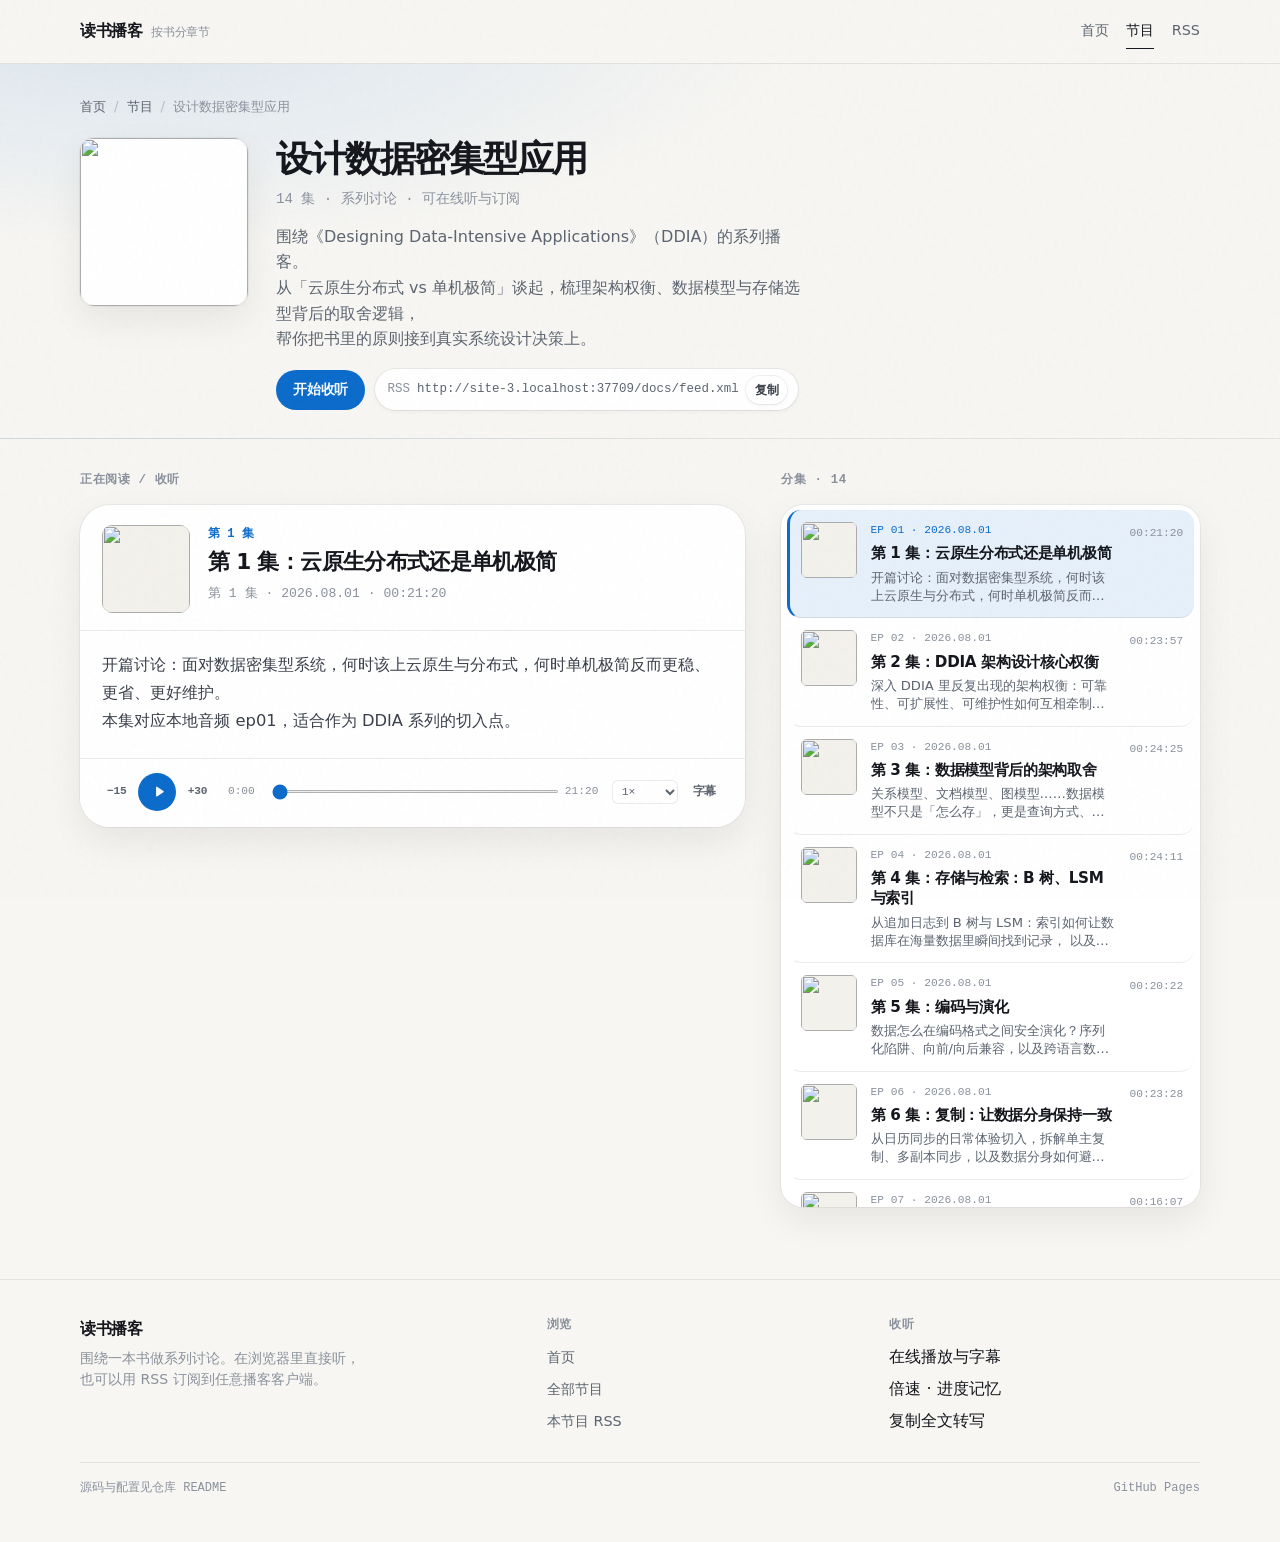
==== docs/ddia/index.html @ d0c7d476 "feat: multi-show site with in-browser player and captions Add a multi-show layout, GitHub Pages hub " ====
<!DOCTYPE html>
<html lang="zh-CN">
<head>
  <meta charset="utf-8" />
  <meta name="viewport" content="width=device-width, initial-scale=1" />
  <title>设计数据密集型应用 · 读书播客</title>
  <meta name="description" content="围绕《Designing Data-Intensive Applications》（DDIA）的系列播客。 从「云原生分布式 vs 单机极简」谈起，梳理架构权衡、数据模型与存储选型背后的取舍逻辑， 帮你把书里的原则接到真实系统设计决策上。" />
  <link rel="stylesheet" href="../assets/site.css" />
  <link rel="stylesheet" href="../assets/player.css" />
</head>
<body class="show-page" data-show-id="ddia">

  <header class="site-header">
    <div class="wrap">
      <a class="brand" href="../">
        <span class="brand-name">读书播客</span>
        <span class="brand-tag">按书分章节</span>
      </a>
      <nav class="site-nav" aria-label="主导航">
        <a href="../">首页</a>
        <a href="../#series" aria-current="page">节目</a>
        <a href="../feed.xml" id="nav-feed">RSS</a>
      </nav>
    </div>
  </header>

  <section class="show-masthead">
    <div class="wrap">
      <p class="show-breadcrumb">
        <a href="../">首页</a>
        <span class="sep">/</span>
        <a href="../#series">节目</a>
        <span class="sep">/</span>
        <span>设计数据密集型应用</span>
      </p>
      <div class="show-intro">
        <img class="show-cover" src="https://eighthundreds.github.io/Podcast/cover.png" alt="" width="168" height="168" />
        <div class="show-intro-text">
          <h1>设计数据密集型应用</h1>
          <p class="show-byline">14 集 · 系列讨论 · 可在线听与订阅</p>
          <p class="lead">围绕《Designing Data-Intensive Applications》（DDIA）的系列播客。
从「云原生分布式 vs 单机极简」谈起，梳理架构权衡、数据模型与存储选型背后的取舍逻辑，
帮你把书里的原则接到真实系统设计决策上。</p>
          <div class="show-toolbar">
            <button type="button" class="btn btn-primary" id="btn-listen-top">开始收听</button>
            <div class="feed-chip">
              <span class="label">RSS</span>
              <a class="feed-link" id="feed-link" href="../feed.xml">../feed.xml</a>
              <button type="button" class="btn btn-ghost" id="copy-feed" data-feed="../feed.xml" style="padding:0.25rem 0.55rem;font-size:0.78rem">复制</button>
            </div>
          </div>
        </div>
      </div>
    </div>
  </section>

  <main class="wrap show-layout">
    <div class="reading-col">
      <p class="col-label">正在阅读 / 收听</p>
      <article class="article-card" aria-label="当前分集">
        <div class="article-head">
          <img id="np-cover" class="article-cover" alt="" width="88" height="88" />
          <div>
            <p id="np-ep" class="article-kicker">选择一集开始</p>
            <h2 id="np-title" class="article-title">从右侧列表选择一集</h2>
            <p id="np-meta" class="article-meta"></p>
          </div>
        </div>

        <div class="article-body">
          <p id="np-desc" class="prose"></p>
        </div>

        <div class="player-dock" aria-label="播放器">
          <audio id="audio" preload="metadata"></audio>

          <div id="live-caption" class="live-caption" hidden aria-live="polite" aria-atomic="true">
            <span id="live-caption-speaker" class="live-caption-speaker" hidden></span>
            <span id="live-caption-text" class="live-caption-text">开启字幕后显示当前台词</span>
          </div>

          <div class="controls">
            <div class="player-bar">
              <div class="transport">
                <button type="button" class="btn icon" id="btn-back15" title="快退 15 秒" aria-label="快退 15 秒"><span class="skip-label">−15</span></button>
                <button type="button" class="btn play" id="btn-play" aria-label="播放" data-playing="false">
                  <span class="icon-stack" aria-hidden="true">
                    <span class="icon-layer icon-play is-visible">
                      <svg viewBox="0 0 24 24" fill="currentColor" width="22" height="22"><path d="M8 5.14v13.72a1 1 0 0 0 1.54.84l10.12-6.86a1 1 0 0 0 0-1.68L9.54 4.3A1 1 0 0 0 8 5.14z"/></svg>
                    </span>
                    <span class="icon-layer icon-pause is-hidden">
                      <svg viewBox="0 0 24 24" fill="currentColor" width="22" height="22"><rect x="6" y="5" width="4" height="14" rx="1"/><rect x="14" y="5" width="4" height="14" rx="1"/></svg>
                    </span>
                  </span>
                </button>
                <button type="button" class="btn icon" id="btn-fwd30" title="快进 30 秒" aria-label="快进 30 秒"><span class="skip-label">+30</span></button>
              </div>
              <div class="scrub">
                <span id="time-cur" class="time">0:00</span>
                <input type="range" id="seek" min="0" max="1000" value="0" step="1" aria-label="进度" />
                <span id="time-dur" class="time">0:00</span>
              </div>
              <div class="extras">
                <label class="rate-label">倍速
                  <select id="rate" aria-label="播放倍速">
                    <option value="0.75">0.75×</option>
                    <option value="1" selected>1×</option>
                    <option value="1.25">1.25×</option>
                    <option value="1.5">1.5×</option>
                    <option value="1.75">1.75×</option>
                    <option value="2">2×</option>
                  </select>
                </label>
                <button type="button" class="btn btn-ghost" id="btn-transcript" aria-pressed="false" title="字幕跟随播放">字幕</button>
              </div>
            </div>
          </div>
        </div>

        <div id="transcript-panel" class="transcript-panel" hidden>
          <div class="transcript-head">
            <p id="caption-status" class="caption-status" aria-live="polite">字幕</p>
            <button type="button" class="btn btn-ghost btn-copy-transcript" id="btn-copy-transcript" disabled title="复制本集全部字幕">复制</button>
          </div>
          <div class="transcript-scroll">
            <ol id="cue-list" class="cue-list"></ol>
          </div>
        </div>
      </article>
    </div>

    <aside class="archive-col" aria-label="分集列表">
      <p class="col-label">分集 · 14</p>
      <ol id="episode-list" class="archive-list episode-list"></ol>
    </aside>
  </main>


  <footer class="site-footer">
    <div class="wrap">
      <div class="footer-grid">
        <div class="footer-brand-col">
          <p class="footer-brand">读书播客</p>
          <p class="footer-copy">围绕一本书做系列讨论。在浏览器里直接听，也可以用 RSS 订阅到任意播客客户端。</p>
        </div>
        <div class="footer-col">
          <h4>浏览</h4>
          <ul>
            <li><a href="../">首页</a></li>
            <li><a href="../#series">全部节目</a></li>
            <li><a href='../feed.xml'>本节目 RSS</a></li>
          </ul>
        </div>
        <div class="footer-col">
          <h4>收听</h4>
          <ul>
            <li>在线播放与字幕</li>
            <li>倍速 · 进度记忆</li>
            <li>复制全文转写</li>
          </ul>
        </div>
      </div>
      <div class="footer-bottom">
        <span>源码与配置见仓库 README</span>
        <span>GitHub Pages</span>
      </div>
    </div>
  </footer>

  <script type="application/json" id="show-data">{"show": {"id": "ddia", "slug": "ddia", "title": "设计数据密集型应用", "description": "围绕《Designing Data-Intensive Applications》（DDIA）的系列播客。\n从「云原生分布式 vs 单机极简」谈起，梳理架构权衡、数据模型与存储选型背后的取舍逻辑，\n帮你把书里的原则接到真实系统设计决策上。", "image": "https://eighthundreds.github.io/Podcast/cover.png", "feedUrl": "https://eighthundreds.github.io/Podcast/feed.xml", "feedPath": "../feed.xml", "author": "主持人"}, "episodes": [{"id": "1", "showId": "ddia", "episode": 1, "title": "第 1 集：云原生分布式还是单机极简", "description": "开篇讨论：面对数据密集型系统，何时该上云原生与分布式，何时单机极简反而更稳、更省、更好维护。\n本集对应本地音频 ep01，适合作为 DDIA 系列的切入点。", "audioUrl": "https://pub-edd528b1d9f44719ab0fc169d2efa864.r2.dev/ddia/ep01-云原生分布式还是单机极简.m4a", "mimeType": "audio/mp4", "duration": "00:21:20", "durationSec": 1280.0, "image": "https://eighthundreds.github.io/Podcast/covers/ep01.png", "transcriptUrl": "https://eighthundreds.github.io/Podcast/transcripts/ep01.vtt", "publicationDate": "2026-08-01T10:00:00+08:00"}, {"id": "2", "showId": "ddia", "episode": 2, "title": "第 2 集：DDIA 架构设计核心权衡", "description": "深入 DDIA 里反复出现的架构权衡：可靠性、可扩展性、可维护性如何互相牵制，\n以及做系统设计时该如何显式列出取舍，而不是被口号带着走。", "audioUrl": "https://pub-edd528b1d9f44719ab0fc169d2efa864.r2.dev/ddia/ep02-DDIA架构设计核心权衡.m4a", "mimeType": "audio/mp4", "duration": "00:23:57", "durationSec": 1437.0, "image": "https://eighthundreds.github.io/Podcast/covers/ep02.png", "transcriptUrl": "https://eighthundreds.github.io/Podcast/transcripts/ep02.vtt", "publicationDate": "2026-08-01T11:00:00+08:00"}, {"id": "3", "showId": "ddia", "episode": 3, "title": "第 3 集：数据模型背后的架构取舍", "description": "关系模型、文档模型、图模型……数据模型不只是「怎么存」，更是查询方式、演进成本与一致性边界的选择。\n本集顺着 DDIA 的数据模型章节，谈模型选择如何反过来塑造系统架构。", "audioUrl": "https://pub-edd528b1d9f44719ab0fc169d2efa864.r2.dev/ddia/ep03-数据模型背后的架构取舍.m4a", "mimeType": "audio/mp4", "duration": "00:24:25", "durationSec": 1465.0, "image": "https://eighthundreds.github.io/Podcast/covers/ep03.png", "transcriptUrl": "https://eighthundreds.github.io/Podcast/transcripts/ep03.vtt", "publicationDate": "2026-08-01T12:00:00+08:00"}, {"id": "4", "showId": "ddia", "episode": 4, "title": "第 4 集：存储与检索：B 树、LSM 与索引", "description": "从追加日志到 B 树与 LSM：索引如何让数据库在海量数据里瞬间找到记录，\n以及行存 / 列存、OLTP / OLAP 与向量检索背后的读写权衡。", "audioUrl": "https://pub-edd528b1d9f44719ab0fc169d2efa864.r2.dev/ddia/ep04.m4a", "mimeType": "audio/mp4", "duration": "00:24:11", "durationSec": 1451.0, "image": "https://eighthundreds.github.io/Podcast/covers/ep04.png", "transcriptUrl": "https://eighthundreds.github.io/Podcast/transcripts/ep04.vtt", "publicationDate": "2026-08-01T13:00:00+08:00"}, {"id": "5", "showId": "ddia", "episode": 5, "title": "第 5 集：编码与演化", "description": "数据怎么在编码格式之间安全演化？序列化陷阱、向前/向后兼容，以及跨语言数据交换的底层取舍。", "audioUrl": "https://pub-edd528b1d9f44719ab0fc169d2efa864.r2.dev/ddia/ep05.m4a", "mimeType": "audio/mp4", "duration": "00:20:22", "durationSec": 1222.0, "image": "https://eighthundreds.github.io/Podcast/covers/ep05.png", "transcriptUrl": "https://eighthundreds.github.io/Podcast/transcripts/ep05.vtt", "publicationDate": "2026-08-01T14:00:00+08:00"}, {"id": "6", "showId": "ddia", "episode": 6, "title": "第 6 集：复制：让数据分身保持一致", "description": "从日历同步的日常体验切入，拆解单主复制、多副本同步，以及数据分身如何避免「撕裂时空」。", "audioUrl": "https://pub-edd528b1d9f44719ab0fc169d2efa864.r2.dev/ddia/ep06.m4a", "mimeType": "audio/mp4", "duration": "00:23:28", "durationSec": 1408.0, "image": "https://eighthundreds.github.io/Podcast/covers/ep06.png", "transcriptUrl": "https://eighthundreds.github.io/Podcast/transcripts/ep06.vtt", "publicationDate": "2026-08-01T15:00:00+08:00"}, {"id": "7", "showId": "ddia", "episode": 7, "title": "第 7 集：分片：切开数据世界的魔法水晶", "description": "从网络游戏把世界切开谈起，解释分片如何支撑千万级并发，以及切分后如何查询与再平衡。", "audioUrl": "https://pub-edd528b1d9f44719ab0fc169d2efa864.r2.dev/ddia/ep07.m4a", "mimeType": "audio/mp4", "duration": "00:16:07", "durationSec": 967.0, "image": "https://eighthundreds.github.io/Podcast/covers/ep07.png", "transcriptUrl": "https://eighthundreds.github.io/Podcast/transcripts/ep07.vtt", "publicationDate": "2026-08-01T16:00:00+08:00"}, {"id": "8", "showId": "ddia", "episode": 8, "title": "第 8 集：事务：断电也要钱货两清", "description": "用「挖掘机铲断电源」的经典场景，拆穿 ACID 营销滤镜，看数据库如何伪装出完美一致性。", "audioUrl": "https://pub-edd528b1d9f44719ab0fc169d2efa864.r2.dev/ddia/ep08.m4a", "mimeType": "audio/mp4", "duration": "00:26:22", "durationSec": 1582.0, "image": "https://eighthundreds.github.io/Podcast/covers/ep08.png", "transcriptUrl": "https://eighthundreds.github.io/Podcast/transcripts/ep08.vtt", "publicationDate": "2026-08-01T17:00:00+08:00"}, {"id": "9", "showId": "ddia", "episode": 9, "title": "第 9 集：分布式系统的麻烦", "description": "卡车撞穿机房、宇宙射线翻转比特……单机确定世界之外，分布式系统充满故障、延迟与谎言。", "audioUrl": "https://pub-edd528b1d9f44719ab0fc169d2efa864.r2.dev/ddia/ep09.m4a", "mimeType": "audio/mp4", "duration": "00:15:14", "durationSec": 914.0, "image": "https://eighthundreds.github.io/Podcast/covers/ep09.png", "transcriptUrl": "https://eighthundreds.github.io/Podcast/transcripts/ep09.vtt", "publicationDate": "2026-08-01T18:00:00+08:00"}, {"id": "10", "showId": "ddia", "episode": 10, "title": "第 10 集：一致性与共识", "description": "特价机票扣款成功却提示售罄：多机如何对「现实」达成一致？走进一致性模型与共识算法。", "audioUrl": "https://pub-edd528b1d9f44719ab0fc169d2efa864.r2.dev/ddia/ep10.m4a", "mimeType": "audio/mp4", "duration": "00:21:53", "durationSec": 1313.0, "image": "https://eighthundreds.github.io/Podcast/covers/ep10.png", "transcriptUrl": "https://eighthundreds.github.io/Podcast/transcripts/ep10.vtt", "publicationDate": "2026-08-01T19:00:00+08:00"}, {"id": "11", "showId": "ddia", "episode": 11, "title": "第 11 集：批处理：派生数据与时间旅行", "description": "推荐、年终报告背后的慢巨手——不可变输入、派生输出，以及批处理赋予系统的可重放能力。", "audioUrl": "https://pub-edd528b1d9f44719ab0fc169d2efa864.r2.dev/ddia/ep11.m4a", "mimeType": "audio/mp4", "duration": "00:28:00", "durationSec": 1680.0, "image": "https://eighthundreds.github.io/Podcast/covers/ep11.png", "transcriptUrl": "https://eighthundreds.github.io/Podcast/transcripts/ep11.vtt", "publicationDate": "2026-08-01T20:00:00+08:00"}, {"id": "12", "showId": "ddia", "episode": 12, "title": "第 12 集：流处理：奔流不息的数据之河", "description": "数据不是静止的湖泊而是江河：消息传递、背压与流处理如何在流动中捕捉并塑造实时世界。", "audioUrl": "https://pub-edd528b1d9f44719ab0fc169d2efa864.r2.dev/ddia/ep12.m4a", "mimeType": "audio/mp4", "duration": "00:24:49", "durationSec": 1489.0, "image": "https://eighthundreds.github.io/Podcast/covers/ep12.png", "transcriptUrl": "https://eighthundreds.github.io/Podcast/transcripts/ep12.vtt", "publicationDate": "2026-08-01T21:00:00+08:00"}, {"id": "13", "showId": "ddia", "episode": 13, "title": "第 13 集：系统必须出海：综合架构权衡", "description": "抢票时只扣一次钱的背后：没有完美系统，只有风险与取舍；把前面章节串成可落地的架构判断。", "audioUrl": "https://pub-edd528b1d9f44719ab0fc169d2efa864.r2.dev/ddia/ep13.m4a", "mimeType": "audio/mp4", "duration": "00:27:41", "durationSec": 1661.0, "image": "https://eighthundreds.github.io/Podcast/covers/ep13.png", "transcriptUrl": "https://eighthundreds.github.io/Podcast/transcripts/ep13.vtt", "publicationDate": "2026-08-01T22:00:00+08:00"}, {"id": "14", "showId": "ddia", "episode": 14, "title": "第 14 集：算法决策与数据伦理", "description": "房贷秒拒、预测犯罪……当数据系统决定人生，DDIA 终章追问：更强的系统会把世界变成什么样。", "audioUrl": "https://pub-edd528b1d9f44719ab0fc169d2efa864.r2.dev/ddia/ep14.m4a", "mimeType": "audio/mp4", "duration": "00:21:20", "durationSec": 1280.0, "image": "https://eighthundreds.github.io/Podcast/covers/ep14.png", "transcriptUrl": "https://eighthundreds.github.io/Podcast/transcripts/ep14.vtt", "publicationDate": "2026-08-01T23:00:00+08:00"}]}</script>
  <script src="../assets/player-core.js"></script>
  <script src="../assets/player.js"></script>
  <script>
    (function () {
      var a = document.getElementById("feed-link");
      var navFeed = document.getElementById("nav-feed");
      try {
        var abs = new URL(a.getAttribute("href"), location.href).href;
        a.textContent = abs;
        a.href = abs;
        if (navFeed) navFeed.href = abs;
        var btn = document.getElementById("copy-feed");
        if (btn) btn.dataset.feed = abs;
      } catch (e) {}
      document.getElementById("copy-feed").addEventListener("click", function () {
        var url = this.dataset.feed || a.href;
        if (navigator.clipboard && navigator.clipboard.writeText) {
          navigator.clipboard.writeText(url).then(function () {
            btnFlash(this, "已复制");
          }.bind(this));
        } else {
          prompt("复制 Feed URL", url);
        }
      });
      function btnFlash(el, t) {
        var old = el.textContent;
        el.textContent = t;
        setTimeout(function () { el.textContent = old; }, 1200);
      }
      var topListen = document.getElementById("btn-listen-top");
      if (topListen) {
        topListen.addEventListener("click", function () {
          var play = document.getElementById("btn-play");
          if (play) play.click();
          var dock = document.querySelector(".player-dock");
          if (dock) dock.scrollIntoView({ behavior: "smooth", block: "center" });
        });
      }
      PodcastPlayer.mount(document.getElementById("show-data"));
    })();
  </script>
</body>
</html>
---- docs/assets/site.css ----
/* Publication-style podcast blog.
   Reference: mature editorial blogs (archive + masthead + reading measure). */

@font-face {
  font-family: "Geist";
  src: url("https://cdn.jsdelivr.net/npm/geist@1.3.1/dist/fonts/geist-sans/Geist-Variable.woff2")
    format("woff2");
  font-weight: 100 900;
  font-style: normal;
  font-display: swap;
}

@font-face {
  font-family: "Geist Mono";
  src: url("https://cdn.jsdelivr.net/npm/geist@1.3.1/dist/fonts/geist-mono/GeistMono-Variable.woff2")
    format("woff2");
  font-weight: 100 900;
  font-style: normal;
  font-display: swap;
}

:root {
  color-scheme: light dark;
  --bg: #0c0d0f;
  --bg-soft: #12141a;
  --surface: #171a21;
  --surface-2: #1e222b;
  --fg: #f2f3f5;
  --fg-2: #c8cdd3;
  --muted: #9aa3b2;
  --faint: #6b7380;
  --accent: #3d9cf0;
  --accent-soft: color-mix(in srgb, var(--accent) 14%, transparent);
  --accent-ink: #041018;
  --line: oklch(1 0 0 / 0.09);
  --line-strong: oklch(1 0 0 / 0.14);
  /* Elevation via transparent rings (no solid depth borders) */
  --shadow-border: 0 0 0 1px oklch(1 0 0 / 0.08);
  --shadow-border-hover: 0 0 0 1px oklch(1 0 0 / 0.13);
  --shadow-sm: 0 1px 0 oklch(1 0 0 / 0.04);
  --shadow-md:
    0 0 0 1px oklch(1 0 0 / 0.06),
    0 12px 40px oklch(0 0 0 / 0.35);
  /* Image outline: pure white/black only (never tinted neutrals) */
  --img-outline: oklch(1 0 0 / 0.1);
  /* Concentric scale: outer ≈ inner + padding on nested surfaces */
  --radius-xs: 6px;
  --radius-sm: 10px;
  --radius: 14px;
  --radius-lg: 22px;
  --radius-series: 30px; /* cover 10 + pad 20 */
  --radius-article: 30px; /* cover 10 + head pad ~20 */
  --font: "Geist", ui-sans-serif, system-ui, -apple-system, "Segoe UI",
    "PingFang SC", "Hiragino Sans GB", "Microsoft YaHei", sans-serif;
  --mono: "Geist Mono", ui-monospace, SFMono-Regular, Menlo, Consolas, monospace;
  --ease: cubic-bezier(0.16, 1, 0.3, 1);
  --wrap: min(1120px, calc(100% - 2.5rem));
  --measure: 42rem;
  --header-h: 64px;
  --player-dock-h: 0px;
}

@media (prefers-color-scheme: light) {
  :root {
    --bg: #f7f6f3;
    --bg-soft: #efece6;
    --surface: #ffffff;
    --surface-2: #f3f1ec;
    --fg: #14161c;
    --fg-2: #3a3f4a;
    --muted: #5c6470;
    --faint: #8a919c;
    --accent: #0b6bcb;
    --accent-soft: color-mix(in srgb, var(--accent) 10%, transparent);
    --accent-ink: #f5faff;
    --line: oklch(0 0 0 / 0.08);
    --line-strong: oklch(0 0 0 / 0.12);
    --shadow-border:
      0 0 0 1px oklch(0 0 0 / 0.06),
      0 1px 2px -1px oklch(0 0 0 / 0.06),
      0 2px 4px 0 oklch(0 0 0 / 0.04);
    --shadow-border-hover:
      0 0 0 1px oklch(0 0 0 / 0.08),
      0 1px 2px -1px oklch(0 0 0 / 0.08),
      0 2px 4px 0 oklch(0 0 0 / 0.06);
    --shadow-sm: 0 1px 0 oklch(0 0 0 / 0.04);
    --shadow-md:
      0 0 0 1px oklch(0 0 0 / 0.05),
      0 14px 36px oklch(0 0 0 / 0.07);
    --img-outline: oklch(0 0 0 / 0.1);
  }
}

*,
*::before,
*::after {
  box-sizing: border-box;
}

html {
  -webkit-text-size-adjust: 100%;
  scroll-behavior: smooth;
}

body {
  margin: 0;
  min-height: 100dvh;
  font-family: var(--font);
  background: var(--bg);
  color: var(--fg);
  line-height: 1.6;
  -webkit-font-smoothing: antialiased;
  padding-bottom: var(--player-dock-h);
}

body::before {
  content: "";
  position: fixed;
  inset: 0;
  pointer-events: none;
  z-index: 80;
  opacity: 0.028;
  background-image: url("data:image/svg+xml,%3Csvg viewBox='0 0 200 200' xmlns='http://www.w3.org/2000/svg'%3E%3Cfilter id='n'%3E%3CfeTurbulence type='fractalNoise' baseFrequency='0.9' numOctaves='3' stitchTiles='stitch'/%3E%3C/filter%3E%3Crect width='100%25' height='100%25' filter='url(%23n)'/%3E%3C/svg%3E");
}

a {
  color: var(--accent);
  text-underline-offset: 3px;
}

img {
  max-width: 100%;
  display: block;
}

.wrap {
  width: var(--wrap);
  margin-inline: auto;
}

/* ========== Site chrome (blog masthead) ========== */

.site-header {
  position: sticky;
  top: 0;
  z-index: 40;
  height: var(--header-h);
  display: flex;
  align-items: center;
  border-bottom: 1px solid var(--line);
  background: color-mix(in srgb, var(--bg) 88%, transparent);
  backdrop-filter: blur(14px) saturate(1.2);
  -webkit-backdrop-filter: blur(14px) saturate(1.2);
}

.site-header .wrap {
  display: flex;
  align-items: center;
  justify-content: space-between;
  gap: 1rem;
  width: var(--wrap);
}

.brand {
  display: inline-flex;
  align-items: baseline;
  gap: 0.55rem;
  text-decoration: none;
  color: var(--fg);
  min-width: 0;
}

.brand-name {
  font-weight: 650;
  font-size: 1.02rem;
  letter-spacing: -0.03em;
}

.brand-tag {
  font-size: 0.78rem;
  color: var(--faint);
  font-weight: 500;
  letter-spacing: -0.01em;
}

.site-nav {
  display: flex;
  align-items: center;
  gap: 0.15rem 1.1rem;
  font-size: 0.9rem;
}

.site-nav a {
  color: var(--muted);
  text-decoration: none;
  padding: 0.35rem 0;
  border-bottom: 1px solid transparent;
  transition-property: color, border-color;
  transition-duration: 150ms;
  transition-timing-function: ease-out;
}

.site-nav a:hover,
.site-nav a[aria-current="page"] {
  color: var(--fg);
  border-bottom-color: var(--fg);
}

.site-nav .nav-cta {
  color: var(--accent-ink);
  background: var(--accent);
  border: none;
  border-radius: 999px;
  padding: 0.4rem 0.85rem;
  font-weight: 600;
  font-size: 0.84rem;
  text-decoration: none;
  border-bottom: none;
  transition-property: transform, filter;
  transition-duration: 150ms;
  transition-timing-function: ease-out;
}

.site-nav .nav-cta:hover {
  filter: brightness(1.05);
  border-bottom: none;
  color: var(--accent-ink);
}

.site-nav .nav-cta:active {
  transform: scale(0.96);
}

/* ========== Hub / publication home ========== */

.hub-hero {
  padding: 3.25rem 0 2.75rem;
  border-bottom: 1px solid var(--line);
}

.hub-kicker {
  margin: 0 0 0.85rem;
  font-family: var(--mono);
  font-size: 0.75rem;
  letter-spacing: 0.06em;
  text-transform: uppercase;
  color: var(--faint);
}

.hub-hero h1 {
  margin: 0 0 0.9rem;
  font-size: clamp(2.35rem, 5.2vw, 3.5rem);
  font-weight: 650;
  letter-spacing: -0.045em;
  line-height: 1.08;
  max-width: 14ch;
}

.hub-hero .deck {
  margin: 0;
  max-width: 38rem;
  font-size: 1.12rem;
  color: var(--muted);
  line-height: 1.55;
}

.hub-meta-row {
  display: flex;
  flex-wrap: wrap;
  gap: 0.65rem 1.25rem;
  margin-top: 1.5rem;
  font-family: var(--mono);
  font-size: 0.78rem;
  color: var(--faint);
}

.hub-meta-row strong {
  color: var(--fg-2);
  font-weight: 600;
}

/* Featured series as magazine cover story */
.section {
  padding: 2.75rem 0;
}

.section-head {
  display: flex;
  align-items: end;
  justify-content: space-between;
  gap: 1rem;
  margin-bottom: 1.35rem;
  padding-bottom: 0.85rem;
  border-bottom: 1px solid var(--line);
}

.section-head h2 {
  margin: 0;
  font-size: 0.95rem;
  font-weight: 650;
  letter-spacing: -0.02em;
}

.section-head .section-note {
  margin: 0;
  font-size: 0.82rem;
  color: var(--faint);
  font-family: var(--mono);
}

.series-card {
  display: grid;
  grid-template-columns: minmax(200px, 280px) 1fr;
  gap: 1.25rem 1.5rem;
  padding: 1.25rem; /* 20px → outer 30 with cover 10 */
  background: var(--surface);
  border-radius: var(--radius-series);
  box-shadow: var(--shadow-md);
  text-decoration: none;
  color: inherit;
  transition-property: transform, box-shadow;
  transition-duration: 180ms;
  transition-timing-function: ease-out;
}

.series-card:hover {
  transform: translateY(-2px);
  box-shadow:
    var(--shadow-md),
    0 0 0 1px color-mix(in srgb, var(--accent) 28%, transparent);
}

.series-card:active {
  transform: scale(0.96);
}

.series-cover {
  width: 100%;
  aspect-ratio: 1;
  border-radius: var(--radius-sm); /* 10px; 10+20=30 outer */
  object-fit: cover;
  outline: 1px solid var(--img-outline);
  outline-offset: -1px;
  background: var(--surface-2);
}

.series-body {
  display: flex;
  flex-direction: column;
  justify-content: center;
  min-width: 0;
  padding-block: 0.25rem;
}

.series-label {
  margin: 0 0 0.45rem;
  font-family: var(--mono);
  font-size: 0.72rem;
  letter-spacing: 0.04em;
  text-transform: uppercase;
  color: var(--accent);
  font-weight: 600;
}

.series-body h3 {
  margin: 0 0 0.55rem;
  font-size: clamp(1.45rem, 2.5vw, 1.85rem);
  font-weight: 650;
  letter-spacing: -0.035em;
  line-height: 1.2;
}

.series-body .blurb {
  margin: 0 0 1.15rem;
  color: var(--muted);
  font-size: 0.98rem;
  line-height: 1.55;
  max-width: 48ch;
  white-space: pre-line;
}

.series-actions {
  display: flex;
  flex-wrap: wrap;
  gap: 0.55rem;
  align-items: center;
}

/* Buttons */
.btn {
  font: inherit;
  cursor: pointer;
  border: none;
  border-radius: 999px;
  padding: 0.55rem 1.05rem;
  font-size: 0.88rem;
  font-weight: 600;
  letter-spacing: -0.01em;
  display: inline-flex;
  align-items: center;
  justify-content: center;
  gap: 0.4rem;
  text-decoration: none;
  transition-property: transform, background-color, box-shadow, color, filter;
  transition-duration: 150ms;
  transition-timing-function: ease-out;
}

.btn:active:not(:disabled) {
  transform: scale(0.96);
}

.btn-primary {
  background: var(--accent);
  color: var(--accent-ink);
}

.btn-primary:hover {
  filter: brightness(1.06);
}

.btn-secondary {
  background: transparent;
  color: var(--fg);
  box-shadow: var(--shadow-border);
}

.btn-secondary:hover {
  background: color-mix(in srgb, var(--fg) 4%, transparent);
  box-shadow: var(--shadow-border-hover);
}

.btn-ghost {
  background: transparent;
  color: var(--fg-2);
  box-shadow: var(--shadow-border);
}

.btn-ghost:hover {
  background: color-mix(in srgb, var(--fg) 5%, transparent);
  color: var(--fg);
  box-shadow: var(--shadow-border-hover);
}

.btn-ghost[aria-pressed="true"] {
  background: var(--accent-soft);
  color: var(--accent);
  box-shadow: none;
}

.btn:focus-visible {
  outline: 2px solid color-mix(in srgb, var(--accent) 70%, transparent);
  outline-offset: 2px;
}

.btn-ghost:disabled,
.btn:disabled {
  opacity: 0.45;
  cursor: not-allowed;
  transform: none;
}

/* About / how strip */
.about-grid {
  display: grid;
  grid-template-columns: 1fr 1fr;
  gap: 1.25rem 2rem;
}

.about-card {
  padding: 1.25rem 1.35rem;
  background: var(--surface);
  border-radius: var(--radius);
  box-shadow: var(--shadow-border);
}

.about-card h3 {
  margin: 0 0 0.4rem;
  font-size: 0.95rem;
  font-weight: 650;
  letter-spacing: -0.02em;
}

.about-card p {
  margin: 0;
  color: var(--muted);
  font-size: 0.92rem;
  line-height: 1.55;
}

/* Footer */
.site-footer {
  margin-top: 1rem;
  border-top: 1px solid var(--line);
  padding: 2.25rem 0 2.75rem;
}

.footer-grid {
  display: grid;
  grid-template-columns: 1.4fr 1fr 1fr;
  gap: 1.5rem 2rem;
}

.footer-brand {
  font-weight: 650;
  letter-spacing: -0.03em;
  margin: 0 0 0.4rem;
}

.footer-copy {
  margin: 0;
  color: var(--faint);
  font-size: 0.88rem;
  max-width: 32ch;
  line-height: 1.5;
}

.footer-col h4 {
  margin: 0 0 0.55rem;
  font-size: 0.78rem;
  font-family: var(--mono);
  text-transform: uppercase;
  letter-spacing: 0.05em;
  color: var(--faint);
  font-weight: 600;
}

.footer-col ul {
  list-style: none;
  margin: 0;
  padding: 0;
  display: grid;
  gap: 0.4rem;
}

.footer-col a {
  color: var(--muted);
  text-decoration: none;
  font-size: 0.9rem;
}

.footer-col a:hover {
  color: var(--fg);
}

.footer-bottom {
  margin-top: 1.75rem;
  padding-top: 1rem;
  border-top: 1px solid var(--line);
  font-family: var(--mono);
  font-size: 0.75rem;
  color: var(--faint);
  display: flex;
  flex-wrap: wrap;
  justify-content: space-between;
  gap: 0.5rem;
}

/* ========== Show / series page ========== */

.show-page .show-masthead {
  padding: 2rem 0 1.75rem;
  border-bottom: 1px solid var(--line);
  background:
    radial-gradient(1200px 400px at 10% -10%, color-mix(in srgb, var(--accent) 12%, transparent), transparent 55%),
    var(--bg);
}

.show-breadcrumb {
  display: flex;
  flex-wrap: wrap;
  align-items: center;
  gap: 0.35rem 0.5rem;
  margin: 0 0 1.25rem;
  font-size: 0.84rem;
  color: var(--faint);
}

.show-breadcrumb a {
  color: var(--muted);
  text-decoration: none;
}

.show-breadcrumb a:hover {
  color: var(--fg);
}

.show-breadcrumb .sep {
  opacity: 0.5;
}

.show-intro {
  display: grid;
  grid-template-columns: 168px 1fr;
  gap: 1.5rem 1.75rem;
  align-items: start;
}

.show-cover {
  width: 168px;
  height: 168px;
  border-radius: var(--radius); /* independent hero asset, pad > 24px from page edge */
  object-fit: cover;
  box-shadow: var(--shadow-md);
  outline: 1px solid var(--img-outline);
  outline-offset: -1px;
  background: var(--surface);
}

.show-intro-text h1 {
  margin: 0 0 0.55rem;
  font-size: clamp(1.7rem, 3vw, 2.25rem);
  font-weight: 650;
  letter-spacing: -0.04em;
  line-height: 1.15;
}

.show-byline {
  margin: 0 0 0.85rem;
  font-size: 0.88rem;
  color: var(--faint);
  font-family: var(--mono);
}

.show-intro-text .lead {
  margin: 0 0 1.1rem;
  color: var(--muted);
  font-size: 1rem;
  line-height: 1.6;
  max-width: 52ch;
  white-space: pre-line;
}

.show-toolbar {
  display: flex;
  flex-wrap: wrap;
  gap: 0.5rem 0.65rem;
  align-items: center;
}

.feed-chip {
  display: inline-flex;
  align-items: center;
  gap: 0.45rem;
  max-width: 100%;
  padding: 0.4rem 0.65rem 0.4rem 0.75rem;
  border-radius: 999px;
  background: var(--surface);
  box-shadow: var(--shadow-border);
  font-size: 0.78rem;
  min-width: 0;
}

.feed-chip .label {
  font-family: var(--mono);
  color: var(--faint);
  flex-shrink: 0;
}

.feed-chip a {
  font-family: var(--mono);
  color: var(--muted);
  text-decoration: none;
  overflow: hidden;
  text-overflow: ellipsis;
  white-space: nowrap;
  min-width: 0;
}

.feed-chip a:hover {
  color: var(--accent);
}

/* Reading + archive layout */
.show-layout {
  display: grid;
  grid-template-columns: minmax(0, 1.35fr) minmax(280px, 0.85fr);
  gap: 2rem 2.25rem;
  padding: 2rem 0 3.5rem;
  align-items: start;
}

.reading-col,
.archive-col {
  min-width: 0;
}

.col-label {
  margin: 0 0 0.85rem;
  font-size: 0.78rem;
  font-family: var(--mono);
  text-transform: uppercase;
  letter-spacing: 0.05em;
  color: var(--faint);
  font-weight: 600;
}

/* Current episode as article */
.article-card {
  background: var(--surface);
  border-radius: var(--radius-article); /* 30 = cover 10 + head pad 20 */
  box-shadow: var(--shadow-md);
  overflow: hidden;
}

.article-head {
  display: grid;
  grid-template-columns: 88px 1fr;
  gap: 1rem 1.15rem;
  padding: 1.25rem 1.35rem 1.1rem; /* ~20px */
  border-bottom: 1px solid var(--line); /* structural divider */
}

.article-cover {
  width: 88px;
  height: 88px;
  border-radius: var(--radius-sm); /* 10 */
  object-fit: cover;
  outline: 1px solid var(--img-outline);
  outline-offset: -1px;
  background: var(--surface-2);
}

.article-kicker {
  margin: 0 0 0.3rem;
  font-family: var(--mono);
  font-size: 0.75rem;
  color: var(--accent);
  font-weight: 600;
}

.article-title {
  margin: 0 0 0.45rem;
  font-size: 1.35rem;
  font-weight: 650;
  letter-spacing: -0.03em;
  line-height: 1.25;
}

.article-meta {
  margin: 0;
  font-size: 0.82rem;
  color: var(--faint);
  font-family: var(--mono);
}

.article-body {
  padding: 1.25rem 1.4rem 1.5rem;
}

.article-body .prose {
  margin: 0;
  color: var(--fg-2);
  font-size: 1.02rem;
  line-height: 1.7;
  max-width: var(--measure);
  white-space: pre-line;
}

/* Player dock styles live in player.css (compact in-article bar) */

/* Archive list (blog index) */
.archive-list {
  list-style: none;
  margin: 0;
  padding: 0.35rem; /* 6px shell so row thumbs sit concentrically */
  background: var(--surface);
  border-radius: var(--radius-lg); /* 22 ≈ thumb 6 + row pad 10 + shell 6 */
  box-shadow: var(--shadow-md);
  overflow: hidden;
  max-height: min(78vh, 860px);
  overflow-y: auto;
}

.ep-item {
  display: grid;
  grid-template-columns: 56px 1fr auto;
  gap: 0.85rem;
  align-items: start;
  padding: 0.75rem 0.7rem; /* ~12px */
  border-bottom: 1px solid var(--line);
  border-radius: var(--radius); /* 14; 6+8 shell feel inside list */
  cursor: pointer;
  background: transparent;
  transition-property: background-color, box-shadow;
  transition-duration: 120ms;
  transition-timing-function: ease-out;
  border-left: 3px solid transparent;
}

.ep-item:last-child {
  border-bottom: none;
}

.ep-item:hover {
  background: color-mix(in srgb, var(--fg) 3.5%, transparent);
}

.ep-item:focus-visible {
  background: color-mix(in srgb, var(--fg) 3.5%, transparent);
  box-shadow: 0 0 0 2px color-mix(in srgb, var(--accent) 55%, transparent);
  outline: none;
}

.ep-item.active {
  background: var(--accent-soft);
  border-left-color: var(--accent); /* state border kept */
}

.ep-thumb {
  width: 56px;
  height: 56px;
  border-radius: var(--radius-xs); /* 6 */
  object-fit: cover;
  background: var(--surface-2);
  outline: 1px solid var(--img-outline);
  outline-offset: -1px;
}

.ep-thumb.placeholder {
  background: linear-gradient(135deg, var(--accent-soft), var(--surface-2));
}

.ep-body {
  min-width: 0;
}

.ep-num {
  margin: 0 0 0.2rem;
  font-family: var(--mono);
  font-size: 0.7rem;
  color: var(--faint);
  font-weight: 500;
}

.ep-item.active .ep-num {
  color: var(--accent);
}

.ep-body h3 {
  margin: 0 0 0.3rem;
  font-size: 0.95rem;
  font-weight: 600;
  letter-spacing: -0.02em;
  line-height: 1.35;
}

.ep-desc {
  margin: 0;
  font-size: 0.82rem;
  color: var(--muted);
  line-height: 1.4;
  display: -webkit-box;
  -webkit-line-clamp: 2;
  -webkit-box-orient: vertical;
  overflow: hidden;
}

.ep-side {
  display: grid;
  gap: 0.35rem;
  justify-items: end;
  font-family: var(--mono);
  font-size: 0.7rem;
  color: var(--faint);
  padding-top: 0.15rem;
}

.ep-cap {
  color: var(--accent);
  font-weight: 600;
}

@media (max-width: 900px) {
  .show-layout {
    grid-template-columns: 1fr;
  }

  .archive-list {
    max-height: none;
  }

  .series-card {
    grid-template-columns: 120px 1fr;
    gap: 1rem 1.15rem;
    padding: 1rem;
  }

  .footer-grid {
    grid-template-columns: 1fr 1fr;
  }

  .footer-brand-col {
    grid-column: 1 / -1;
  }
}

@media (max-width: 640px) {
  :root {
    --wrap: min(100% - 1.35rem, 1120px);
    --header-h: 56px;
  }

  .brand-tag {
    display: none;
  }

  .hub-hero {
    padding: 2.25rem 0 2rem;
  }

  .series-card {
    grid-template-columns: 1fr;
  }

  .series-cover {
    max-width: 200px;
  }

  .show-intro {
    grid-template-columns: 1fr;
  }

  .show-cover {
    width: 112px;
    height: 112px;
  }

  .about-grid {
    grid-template-columns: 1fr;
  }

  .footer-grid {
    grid-template-columns: 1fr;
  }

  .article-head {
    grid-template-columns: 64px 1fr;
  }

  .article-cover {
    width: 64px;
    height: 64px;
  }

  .ep-item {
    grid-template-columns: 48px 1fr;
  }

  .ep-side {
    display: none;
  }

  .ep-thumb {
    width: 48px;
    height: 48px;
  }
}

@media (prefers-reduced-transparency: reduce) {
  .site-header {
    background: var(--bg);
    backdrop-filter: none;
    -webkit-backdrop-filter: none;
  }
}

@media (prefers-reduced-motion: reduce) {
  html {
    scroll-behavior: auto;
  }
  .series-card,
  .btn,
  .ep-item,
  .site-nav a,
  .site-nav .nav-cta {
    transition-duration: 0.01ms !important;
  }
  .series-card:active,
  .btn:active:not(:disabled),
  .site-nav .nav-cta:active {
    transform: none;
  }
  .series-card:hover {
    transform: none;
  }
}
---- docs/assets/player.css ----
/* Compact in-article audio bar */

.player-dock {
  margin: 0;
  padding: 0.85rem 1.25rem 1rem;
  border-top: 1px solid var(--line);
  background: var(--surface);
}

.player-dock .controls {
  display: grid;
  gap: 0.55rem;
}

/* Row 1: transport + scrub + meta controls */
.player-bar {
  display: grid;
  grid-template-columns: auto 1fr auto;
  gap: 0.65rem 0.85rem;
  align-items: center;
}

.transport {
  display: flex;
  align-items: center;
  gap: 0.15rem;
}

.btn.icon {
  min-width: 2.1rem;
  height: 2.1rem;
  padding: 0;
  font-family: var(--mono);
  font-size: 0.7rem;
  font-weight: 600;
  background: transparent;
  color: var(--muted);
  box-shadow: none;
  border-radius: 8px;
}

.btn.icon:hover {
  background: color-mix(in srgb, var(--fg) 6%, transparent);
  color: var(--fg);
  box-shadow: none;
}

.btn.play {
  width: 2.35rem;
  height: 2.35rem;
  padding: 0;
  border-radius: 999px;
  background: var(--accent);
  color: var(--accent-ink);
  box-shadow: none;
  position: relative;
  margin-inline: 0.15rem;
}

.btn.play:hover {
  filter: brightness(1.05);
}

.btn.play:active:not(:disabled) {
  transform: scale(0.96);
}

.btn.play .icon-stack {
  position: relative;
  width: 0.95rem;
  height: 0.95rem;
  display: grid;
  place-items: center;
}

.btn.play .icon-layer {
  grid-area: 1 / 1;
  display: flex;
  align-items: center;
  justify-content: center;
  transition-property: opacity, filter, transform;
  transition-duration: 280ms;
  transition-timing-function: cubic-bezier(0.2, 0, 0, 1);
}

.btn.play .icon-layer svg {
  width: 0.95rem;
  height: 0.95rem;
  display: block;
}

.btn.play .icon-play svg {
  transform: translateX(1px);
}

.btn.play .icon-layer.is-hidden {
  position: absolute;
  inset: 0;
  opacity: 0;
  filter: blur(4px);
  transform: scale(0.25);
  pointer-events: none;
}

.btn.play .icon-layer.is-visible {
  opacity: 1;
  filter: blur(0);
  transform: scale(1);
}

.scrub {
  display: grid;
  grid-template-columns: auto 1fr auto;
  gap: 0.4rem;
  align-items: center;
  min-width: 0;
}

.time {
  font-family: var(--mono);
  font-variant-numeric: tabular-nums;
  font-size: 0.7rem;
  color: var(--faint);
  min-width: 2.2rem;
}

#time-dur {
  text-align: right;
}

#seek {
  width: 100%;
  accent-color: var(--accent);
  height: 3px;
  cursor: pointer;
}

.extras {
  display: flex;
  align-items: center;
  gap: 0.35rem;
  flex-shrink: 0;
}

.rate-label {
  font-size: 0;
  color: transparent;
  display: inline-flex;
  align-items: center;
  gap: 0;
}

#rate {
  font: inherit;
  font-family: var(--mono);
  font-size: 0.72rem;
  border-radius: 6px;
  border: none;
  background: transparent;
  color: var(--muted);
  padding: 0.28rem 0.35rem;
  box-shadow: inset 0 0 0 1px var(--line);
  transition-property: color, box-shadow, background-color;
  transition-duration: 120ms;
  transition-timing-function: ease-out;
  cursor: pointer;
}

#rate:hover {
  color: var(--fg);
  background: color-mix(in srgb, var(--fg) 4%, transparent);
}

#rate:focus-visible {
  outline: 2px solid var(--accent);
  outline-offset: 1px;
}

#btn-transcript {
  padding: 0.28rem 0.55rem;
  font-size: 0.75rem;
  font-weight: 600;
  box-shadow: none;
  color: var(--muted);
}

#btn-transcript:hover {
  color: var(--fg);
  background: color-mix(in srgb, var(--fg) 5%, transparent);
  box-shadow: none;
}

#btn-transcript[aria-pressed="true"] {
  color: var(--accent);
  background: var(--accent-soft);
  box-shadow: none;
}

/* Live caption: quiet quote line, not a toast */
.live-caption {
  margin: 0 0 0.55rem;
  min-height: 0;
  padding: 0.35rem 0 0.45rem 0.7rem;
  border-radius: 0;
  background: transparent;
  box-shadow: none;
  border-left: 2px solid color-mix(in srgb, var(--accent) 55%, transparent);
  display: grid;
  grid-template-columns: auto 1fr;
  gap: 0.35rem 0.55rem;
  align-items: baseline;
  transition-property: opacity;
  transition-duration: 150ms;
  transition-timing-function: ease-out;
}

.live-caption[hidden] {
  display: none;
}

.live-caption-speaker {
  font-family: var(--mono);
  font-size: 0.68rem;
  font-weight: 600;
  color: var(--faint);
  letter-spacing: 0.02em;
}

.live-caption-text {
  font-size: 0.88rem;
  line-height: 1.45;
  color: var(--muted);
  display: -webkit-box;
  -webkit-line-clamp: 2;
  -webkit-box-orient: vertical;
  overflow: hidden;
}

.live-caption.has-cue .live-caption-text {
  color: var(--fg-2);
  font-weight: 450;
}

.live-caption.has-cue .live-caption-speaker {
  color: var(--accent);
}

/* Transcript list — toolbar fixed, list scrolls (no sticky bleed) */
.transcript-panel {
  margin: 0;
  border-top: 1px solid var(--line);
  padding: 0;
  max-height: 340px;
  overflow: hidden;
  background: var(--surface);
  display: flex;
  flex-direction: column;
}

.transcript-panel[hidden] {
  display: none;
}

.transcript-head {
  display: flex;
  align-items: center;
  justify-content: space-between;
  gap: 0.75rem;
  flex-shrink: 0;
  padding: 0.65rem 1.25rem;
  border-bottom: 1px solid var(--line);
  background: var(--surface);
}

.caption-status {
  margin: 0;
  font-size: 0.8rem;
  font-weight: 600;
  letter-spacing: -0.01em;
  color: var(--muted);
  min-width: 0;
}

.btn-copy-transcript {
  flex-shrink: 0;
  padding: 0.25rem 0.55rem;
  font-size: 0.75rem;
  font-weight: 600;
  box-shadow: none;
  color: var(--muted);
}

.btn-copy-transcript:hover:not(:disabled) {
  color: var(--fg);
  background: color-mix(in srgb, var(--fg) 5%, transparent);
  box-shadow: none;
}

.transcript-scroll {
  flex: 1;
  min-height: 0;
  overflow: auto;
  padding: 0.35rem 0.85rem 0.85rem;
  scroll-behavior: smooth;
}

.cue-list {
  list-style: none;
  margin: 0;
  padding: 0;
}

.cue-item {
  display: grid;
  grid-template-columns: 3rem 1fr;
  gap: 0.5rem;
  padding: 0.45rem 0.35rem;
  border-radius: var(--radius-xs, 6px);
  cursor: pointer;
  font-size: 0.88rem;
  transition-property: background-color, border-color;
  transition-duration: 100ms;
  transition-timing-function: ease-out;
  border-left: 2px solid transparent;
}

.cue-item:hover {
  background: color-mix(in srgb, var(--fg) 4%, transparent);
}

.cue-item:focus-visible {
  background: color-mix(in srgb, var(--fg) 4%, transparent);
  box-shadow: 0 0 0 2px color-mix(in srgb, var(--accent) 45%, transparent);
  outline: none;
}

.cue-item.active {
  background: var(--accent-soft);
  border-left-color: var(--accent);
}

.cue-time {
  font-family: var(--mono);
  font-variant-numeric: tabular-nums;
  color: var(--faint);
  font-size: 0.7rem;
  padding-top: 0.12rem;
}

.cue-body {
  display: grid;
  gap: 0.1rem;
  min-width: 0;
}

.cue-speaker {
  font-family: var(--mono);
  font-size: 0.66rem;
  font-weight: 600;
  color: var(--accent);
}

.cue-item.active .cue-text {
  color: var(--fg);
  font-weight: 500;
}

.cue-text {
  color: var(--fg-2);
  line-height: 1.45;
}

#audio {
  display: none;
}

@media (max-width: 720px) {
  .player-bar {
    grid-template-columns: 1fr;
    gap: 0.5rem;
  }

  .transport {
    justify-content: flex-start;
  }

  .extras {
    justify-content: space-between;
  }
}

@media (prefers-reduced-motion: reduce) {
  .btn.play .icon-layer,
  .cue-item,
  .live-caption {
    transition-duration: 0.01ms !important;
  }
  .btn.play .icon-layer.is-hidden {
    filter: none;
    transform: none;
  }
  .transcript-scroll {
    scroll-behavior: auto;
  }
}
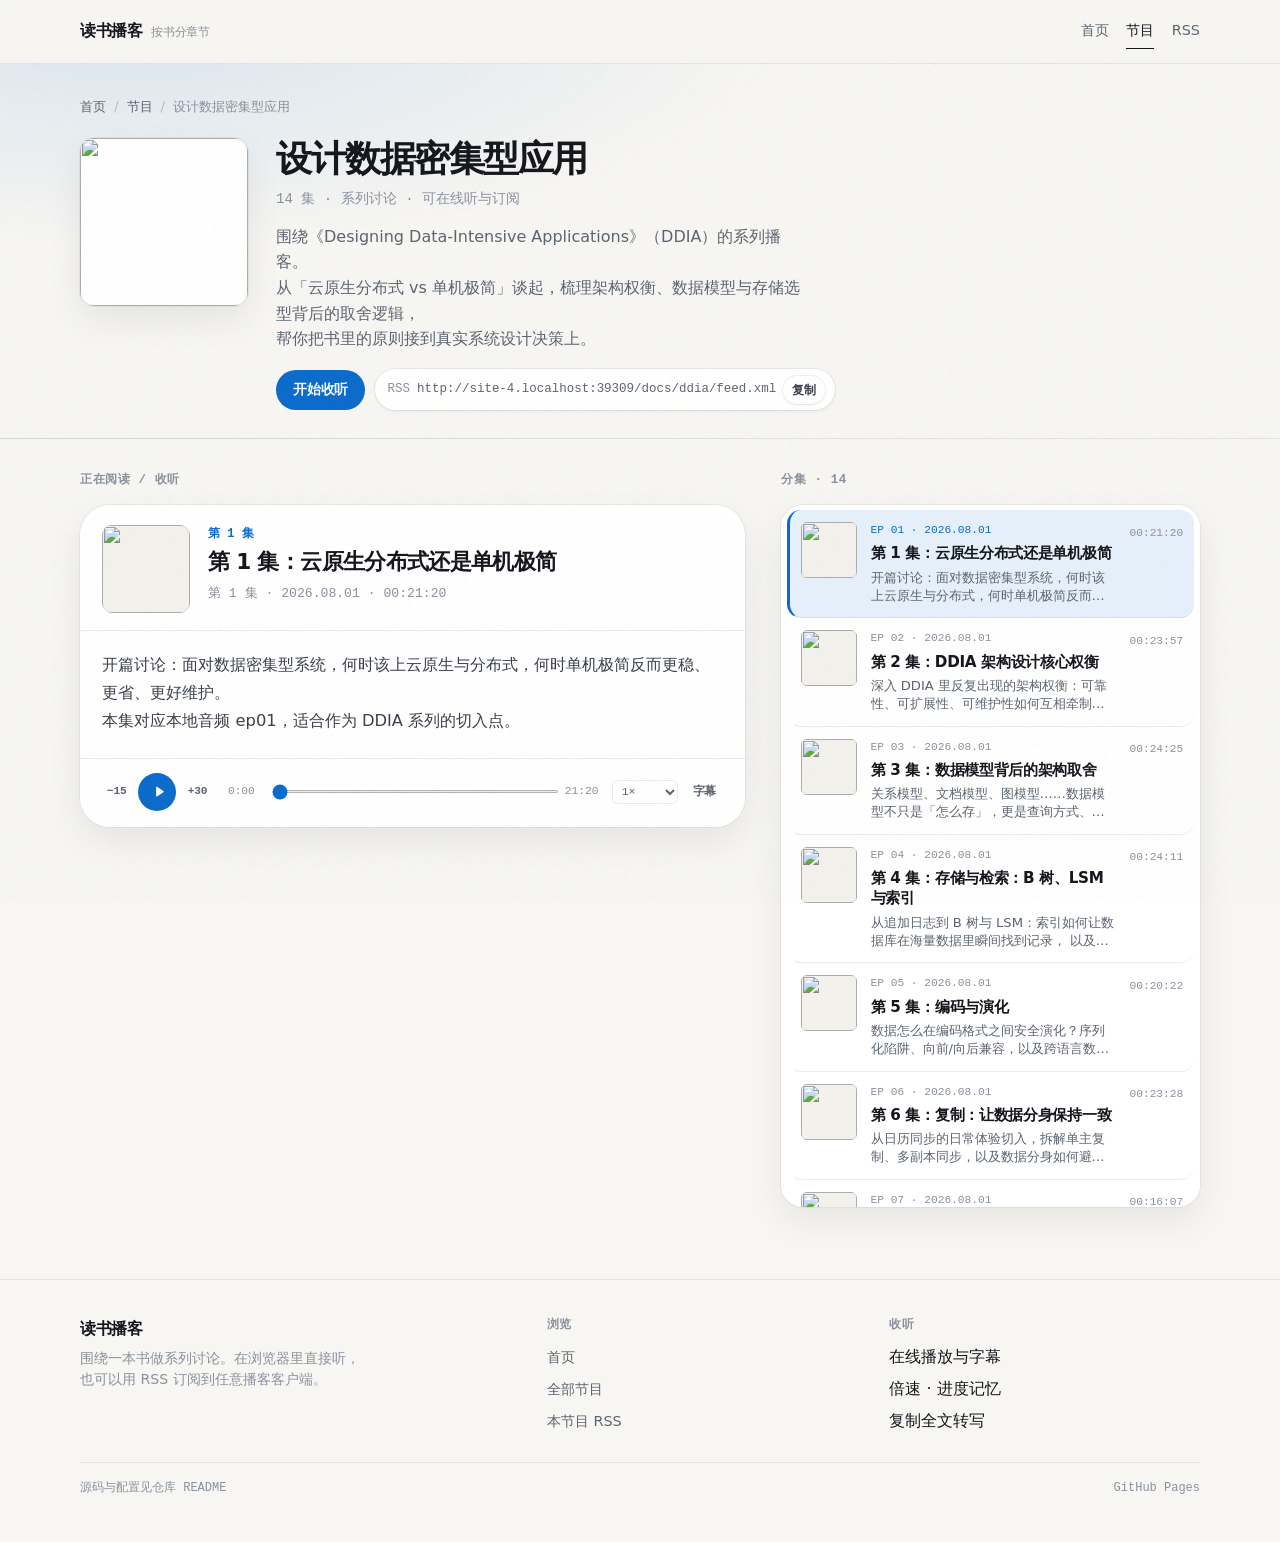
==== commit bb739002: "refactor: use per-show RSS only, drop root feed.xml Each show publishes docs/<slug>/feed.xml. DDIA f" ====
--- a/docs/ddia/index.html
+++ b/docs/ddia/index.html
@@ -19,7 +19,7 @@
       <nav class="site-nav" aria-label="主导航">
         <a href="../">首页</a>
         <a href="../#series" aria-current="page">节目</a>
-        <a href="../feed.xml" id="nav-feed">RSS</a>
+        <a href="./feed.xml" id="nav-feed">RSS</a>
       </nav>
     </div>
   </header>
@@ -45,8 +45,8 @@
             <button type="button" class="btn btn-primary" id="btn-listen-top">开始收听</button>
             <div class="feed-chip">
               <span class="label">RSS</span>
-              <a class="feed-link" id="feed-link" href="../feed.xml">../feed.xml</a>
-              <button type="button" class="btn btn-ghost" id="copy-feed" data-feed="../feed.xml" style="padding:0.25rem 0.55rem;font-size:0.78rem">复制</button>
+              <a class="feed-link" id="feed-link" href="./feed.xml">./feed.xml</a>
+              <button type="button" class="btn btn-ghost" id="copy-feed" data-feed="./feed.xml" style="padding:0.25rem 0.55rem;font-size:0.78rem">复制</button>
             </div>
           </div>
         </div>
@@ -148,7 +148,7 @@
           <ul>
             <li><a href="../">首页</a></li>
             <li><a href="../#series">全部节目</a></li>
-            <li><a href='../feed.xml'>本节目 RSS</a></li>
+            <li><a href='./feed.xml'>本节目 RSS</a></li>
           </ul>
         </div>
         <div class="footer-col">
@@ -167,7 +167,7 @@
     </div>
   </footer>
 
-  <script type="application/json" id="show-data">{"show": {"id": "ddia", "slug": "ddia", "title": "设计数据密集型应用", "description": "围绕《Designing Data-Intensive Applications》（DDIA）的系列播客。\n从「云原生分布式 vs 单机极简」谈起，梳理架构权衡、数据模型与存储选型背后的取舍逻辑，\n帮你把书里的原则接到真实系统设计决策上。", "image": "https://eighthundreds.github.io/Podcast/cover.png", "feedUrl": "https://eighthundreds.github.io/Podcast/feed.xml", "feedPath": "../feed.xml", "author": "主持人"}, "episodes": [{"id": "1", "showId": "ddia", "episode": 1, "title": "第 1 集：云原生分布式还是单机极简", "description": "开篇讨论：面对数据密集型系统，何时该上云原生与分布式，何时单机极简反而更稳、更省、更好维护。\n本集对应本地音频 ep01，适合作为 DDIA 系列的切入点。", "audioUrl": "https://pub-edd528b1d9f44719ab0fc169d2efa864.r2.dev/ddia/ep01-云原生分布式还是单机极简.m4a", "mimeType": "audio/mp4", "duration": "00:21:20", "durationSec": 1280.0, "image": "https://eighthundreds.github.io/Podcast/covers/ep01.png", "transcriptUrl": "https://eighthundreds.github.io/Podcast/transcripts/ep01.vtt", "publicationDate": "2026-08-01T10:00:00+08:00"}, {"id": "2", "showId": "ddia", "episode": 2, "title": "第 2 集：DDIA 架构设计核心权衡", "description": "深入 DDIA 里反复出现的架构权衡：可靠性、可扩展性、可维护性如何互相牵制，\n以及做系统设计时该如何显式列出取舍，而不是被口号带着走。", "audioUrl": "https://pub-edd528b1d9f44719ab0fc169d2efa864.r2.dev/ddia/ep02-DDIA架构设计核心权衡.m4a", "mimeType": "audio/mp4", "duration": "00:23:57", "durationSec": 1437.0, "image": "https://eighthundreds.github.io/Podcast/covers/ep02.png", "transcriptUrl": "https://eighthundreds.github.io/Podcast/transcripts/ep02.vtt", "publicationDate": "2026-08-01T11:00:00+08:00"}, {"id": "3", "showId": "ddia", "episode": 3, "title": "第 3 集：数据模型背后的架构取舍", "description": "关系模型、文档模型、图模型……数据模型不只是「怎么存」，更是查询方式、演进成本与一致性边界的选择。\n本集顺着 DDIA 的数据模型章节，谈模型选择如何反过来塑造系统架构。", "audioUrl": "https://pub-edd528b1d9f44719ab0fc169d2efa864.r2.dev/ddia/ep03-数据模型背后的架构取舍.m4a", "mimeType": "audio/mp4", "duration": "00:24:25", "durationSec": 1465.0, "image": "https://eighthundreds.github.io/Podcast/covers/ep03.png", "transcriptUrl": "https://eighthundreds.github.io/Podcast/transcripts/ep03.vtt", "publicationDate": "2026-08-01T12:00:00+08:00"}, {"id": "4", "showId": "ddia", "episode": 4, "title": "第 4 集：存储与检索：B 树、LSM 与索引", "description": "从追加日志到 B 树与 LSM：索引如何让数据库在海量数据里瞬间找到记录，\n以及行存 / 列存、OLTP / OLAP 与向量检索背后的读写权衡。", "audioUrl": "https://pub-edd528b1d9f44719ab0fc169d2efa864.r2.dev/ddia/ep04.m4a", "mimeType": "audio/mp4", "duration": "00:24:11", "durationSec": 1451.0, "image": "https://eighthundreds.github.io/Podcast/covers/ep04.png", "transcriptUrl": "https://eighthundreds.github.io/Podcast/transcripts/ep04.vtt", "publicationDate": "2026-08-01T13:00:00+08:00"}, {"id": "5", "showId": "ddia", "episode": 5, "title": "第 5 集：编码与演化", "description": "数据怎么在编码格式之间安全演化？序列化陷阱、向前/向后兼容，以及跨语言数据交换的底层取舍。", "audioUrl": "https://pub-edd528b1d9f44719ab0fc169d2efa864.r2.dev/ddia/ep05.m4a", "mimeType": "audio/mp4", "duration": "00:20:22", "durationSec": 1222.0, "image": "https://eighthundreds.github.io/Podcast/covers/ep05.png", "transcriptUrl": "https://eighthundreds.github.io/Podcast/transcripts/ep05.vtt", "publicationDate": "2026-08-01T14:00:00+08:00"}, {"id": "6", "showId": "ddia", "episode": 6, "title": "第 6 集：复制：让数据分身保持一致", "description": "从日历同步的日常体验切入，拆解单主复制、多副本同步，以及数据分身如何避免「撕裂时空」。", "audioUrl": "https://pub-edd528b1d9f44719ab0fc169d2efa864.r2.dev/ddia/ep06.m4a", "mimeType": "audio/mp4", "duration": "00:23:28", "durationSec": 1408.0, "image": "https://eighthundreds.github.io/Podcast/covers/ep06.png", "transcriptUrl": "https://eighthundreds.github.io/Podcast/transcripts/ep06.vtt", "publicationDate": "2026-08-01T15:00:00+08:00"}, {"id": "7", "showId": "ddia", "episode": 7, "title": "第 7 集：分片：切开数据世界的魔法水晶", "description": "从网络游戏把世界切开谈起，解释分片如何支撑千万级并发，以及切分后如何查询与再平衡。", "audioUrl": "https://pub-edd528b1d9f44719ab0fc169d2efa864.r2.dev/ddia/ep07.m4a", "mimeType": "audio/mp4", "duration": "00:16:07", "durationSec": 967.0, "image": "https://eighthundreds.github.io/Podcast/covers/ep07.png", "transcriptUrl": "https://eighthundreds.github.io/Podcast/transcripts/ep07.vtt", "publicationDate": "2026-08-01T16:00:00+08:00"}, {"id": "8", "showId": "ddia", "episode": 8, "title": "第 8 集：事务：断电也要钱货两清", "description": "用「挖掘机铲断电源」的经典场景，拆穿 ACID 营销滤镜，看数据库如何伪装出完美一致性。", "audioUrl": "https://pub-edd528b1d9f44719ab0fc169d2efa864.r2.dev/ddia/ep08.m4a", "mimeType": "audio/mp4", "duration": "00:26:22", "durationSec": 1582.0, "image": "https://eighthundreds.github.io/Podcast/covers/ep08.png", "transcriptUrl": "https://eighthundreds.github.io/Podcast/transcripts/ep08.vtt", "publicationDate": "2026-08-01T17:00:00+08:00"}, {"id": "9", "showId": "ddia", "episode": 9, "title": "第 9 集：分布式系统的麻烦", "description": "卡车撞穿机房、宇宙射线翻转比特……单机确定世界之外，分布式系统充满故障、延迟与谎言。", "audioUrl": "https://pub-edd528b1d9f44719ab0fc169d2efa864.r2.dev/ddia/ep09.m4a", "mimeType": "audio/mp4", "duration": "00:15:14", "durationSec": 914.0, "image": "https://eighthundreds.github.io/Podcast/covers/ep09.png", "transcriptUrl": "https://eighthundreds.github.io/Podcast/transcripts/ep09.vtt", "publicationDate": "2026-08-01T18:00:00+08:00"}, {"id": "10", "showId": "ddia", "episode": 10, "title": "第 10 集：一致性与共识", "description": "特价机票扣款成功却提示售罄：多机如何对「现实」达成一致？走进一致性模型与共识算法。", "audioUrl": "https://pub-edd528b1d9f44719ab0fc169d2efa864.r2.dev/ddia/ep10.m4a", "mimeType": "audio/mp4", "duration": "00:21:53", "durationSec": 1313.0, "image": "https://eighthundreds.github.io/Podcast/covers/ep10.png", "transcriptUrl": "https://eighthundreds.github.io/Podcast/transcripts/ep10.vtt", "publicationDate": "2026-08-01T19:00:00+08:00"}, {"id": "11", "showId": "ddia", "episode": 11, "title": "第 11 集：批处理：派生数据与时间旅行", "description": "推荐、年终报告背后的慢巨手——不可变输入、派生输出，以及批处理赋予系统的可重放能力。", "audioUrl": "https://pub-edd528b1d9f44719ab0fc169d2efa864.r2.dev/ddia/ep11.m4a", "mimeType": "audio/mp4", "duration": "00:28:00", "durationSec": 1680.0, "image": "https://eighthundreds.github.io/Podcast/covers/ep11.png", "transcriptUrl": "https://eighthundreds.github.io/Podcast/transcripts/ep11.vtt", "publicationDate": "2026-08-01T20:00:00+08:00"}, {"id": "12", "showId": "ddia", "episode": 12, "title": "第 12 集：流处理：奔流不息的数据之河", "description": "数据不是静止的湖泊而是江河：消息传递、背压与流处理如何在流动中捕捉并塑造实时世界。", "audioUrl": "https://pub-edd528b1d9f44719ab0fc169d2efa864.r2.dev/ddia/ep12.m4a", "mimeType": "audio/mp4", "duration": "00:24:49", "durationSec": 1489.0, "image": "https://eighthundreds.github.io/Podcast/covers/ep12.png", "transcriptUrl": "https://eighthundreds.github.io/Podcast/transcripts/ep12.vtt", "publicationDate": "2026-08-01T21:00:00+08:00"}, {"id": "13", "showId": "ddia", "episode": 13, "title": "第 13 集：系统必须出海：综合架构权衡", "description": "抢票时只扣一次钱的背后：没有完美系统，只有风险与取舍；把前面章节串成可落地的架构判断。", "audioUrl": "https://pub-edd528b1d9f44719ab0fc169d2efa864.r2.dev/ddia/ep13.m4a", "mimeType": "audio/mp4", "duration": "00:27:41", "durationSec": 1661.0, "image": "https://eighthundreds.github.io/Podcast/covers/ep13.png", "transcriptUrl": "https://eighthundreds.github.io/Podcast/transcripts/ep13.vtt", "publicationDate": "2026-08-01T22:00:00+08:00"}, {"id": "14", "showId": "ddia", "episode": 14, "title": "第 14 集：算法决策与数据伦理", "description": "房贷秒拒、预测犯罪……当数据系统决定人生，DDIA 终章追问：更强的系统会把世界变成什么样。", "audioUrl": "https://pub-edd528b1d9f44719ab0fc169d2efa864.r2.dev/ddia/ep14.m4a", "mimeType": "audio/mp4", "duration": "00:21:20", "durationSec": 1280.0, "image": "https://eighthundreds.github.io/Podcast/covers/ep14.png", "transcriptUrl": "https://eighthundreds.github.io/Podcast/transcripts/ep14.vtt", "publicationDate": "2026-08-01T23:00:00+08:00"}]}</script>
+  <script type="application/json" id="show-data">{"show": {"id": "ddia", "slug": "ddia", "title": "设计数据密集型应用", "description": "围绕《Designing Data-Intensive Applications》（DDIA）的系列播客。\n从「云原生分布式 vs 单机极简」谈起，梳理架构权衡、数据模型与存储选型背后的取舍逻辑，\n帮你把书里的原则接到真实系统设计决策上。", "image": "https://eighthundreds.github.io/Podcast/cover.png", "feedUrl": "https://eighthundreds.github.io/Podcast/ddia/feed.xml", "feedPath": "./feed.xml", "author": "主持人"}, "episodes": [{"id": "1", "showId": "ddia", "episode": 1, "title": "第 1 集：云原生分布式还是单机极简", "description": "开篇讨论：面对数据密集型系统，何时该上云原生与分布式，何时单机极简反而更稳、更省、更好维护。\n本集对应本地音频 ep01，适合作为 DDIA 系列的切入点。", "audioUrl": "https://pub-edd528b1d9f44719ab0fc169d2efa864.r2.dev/ddia/ep01-云原生分布式还是单机极简.m4a", "mimeType": "audio/mp4", "duration": "00:21:20", "durationSec": 1280.0, "image": "https://eighthundreds.github.io/Podcast/covers/ep01.png", "transcriptUrl": "https://eighthundreds.github.io/Podcast/transcripts/ep01.vtt", "publicationDate": "2026-08-01T10:00:00+08:00"}, {"id": "2", "showId": "ddia", "episode": 2, "title": "第 2 集：DDIA 架构设计核心权衡", "description": "深入 DDIA 里反复出现的架构权衡：可靠性、可扩展性、可维护性如何互相牵制，\n以及做系统设计时该如何显式列出取舍，而不是被口号带着走。", "audioUrl": "https://pub-edd528b1d9f44719ab0fc169d2efa864.r2.dev/ddia/ep02-DDIA架构设计核心权衡.m4a", "mimeType": "audio/mp4", "duration": "00:23:57", "durationSec": 1437.0, "image": "https://eighthundreds.github.io/Podcast/covers/ep02.png", "transcriptUrl": "https://eighthundreds.github.io/Podcast/transcripts/ep02.vtt", "publicationDate": "2026-08-01T11:00:00+08:00"}, {"id": "3", "showId": "ddia", "episode": 3, "title": "第 3 集：数据模型背后的架构取舍", "description": "关系模型、文档模型、图模型……数据模型不只是「怎么存」，更是查询方式、演进成本与一致性边界的选择。\n本集顺着 DDIA 的数据模型章节，谈模型选择如何反过来塑造系统架构。", "audioUrl": "https://pub-edd528b1d9f44719ab0fc169d2efa864.r2.dev/ddia/ep03-数据模型背后的架构取舍.m4a", "mimeType": "audio/mp4", "duration": "00:24:25", "durationSec": 1465.0, "image": "https://eighthundreds.github.io/Podcast/covers/ep03.png", "transcriptUrl": "https://eighthundreds.github.io/Podcast/transcripts/ep03.vtt", "publicationDate": "2026-08-01T12:00:00+08:00"}, {"id": "4", "showId": "ddia", "episode": 4, "title": "第 4 集：存储与检索：B 树、LSM 与索引", "description": "从追加日志到 B 树与 LSM：索引如何让数据库在海量数据里瞬间找到记录，\n以及行存 / 列存、OLTP / OLAP 与向量检索背后的读写权衡。", "audioUrl": "https://pub-edd528b1d9f44719ab0fc169d2efa864.r2.dev/ddia/ep04.m4a", "mimeType": "audio/mp4", "duration": "00:24:11", "durationSec": 1451.0, "image": "https://eighthundreds.github.io/Podcast/covers/ep04.png", "transcriptUrl": "https://eighthundreds.github.io/Podcast/transcripts/ep04.vtt", "publicationDate": "2026-08-01T13:00:00+08:00"}, {"id": "5", "showId": "ddia", "episode": 5, "title": "第 5 集：编码与演化", "description": "数据怎么在编码格式之间安全演化？序列化陷阱、向前/向后兼容，以及跨语言数据交换的底层取舍。", "audioUrl": "https://pub-edd528b1d9f44719ab0fc169d2efa864.r2.dev/ddia/ep05.m4a", "mimeType": "audio/mp4", "duration": "00:20:22", "durationSec": 1222.0, "image": "https://eighthundreds.github.io/Podcast/covers/ep05.png", "transcriptUrl": "https://eighthundreds.github.io/Podcast/transcripts/ep05.vtt", "publicationDate": "2026-08-01T14:00:00+08:00"}, {"id": "6", "showId": "ddia", "episode": 6, "title": "第 6 集：复制：让数据分身保持一致", "description": "从日历同步的日常体验切入，拆解单主复制、多副本同步，以及数据分身如何避免「撕裂时空」。", "audioUrl": "https://pub-edd528b1d9f44719ab0fc169d2efa864.r2.dev/ddia/ep06.m4a", "mimeType": "audio/mp4", "duration": "00:23:28", "durationSec": 1408.0, "image": "https://eighthundreds.github.io/Podcast/covers/ep06.png", "transcriptUrl": "https://eighthundreds.github.io/Podcast/transcripts/ep06.vtt", "publicationDate": "2026-08-01T15:00:00+08:00"}, {"id": "7", "showId": "ddia", "episode": 7, "title": "第 7 集：分片：切开数据世界的魔法水晶", "description": "从网络游戏把世界切开谈起，解释分片如何支撑千万级并发，以及切分后如何查询与再平衡。", "audioUrl": "https://pub-edd528b1d9f44719ab0fc169d2efa864.r2.dev/ddia/ep07.m4a", "mimeType": "audio/mp4", "duration": "00:16:07", "durationSec": 967.0, "image": "https://eighthundreds.github.io/Podcast/covers/ep07.png", "transcriptUrl": "https://eighthundreds.github.io/Podcast/transcripts/ep07.vtt", "publicationDate": "2026-08-01T16:00:00+08:00"}, {"id": "8", "showId": "ddia", "episode": 8, "title": "第 8 集：事务：断电也要钱货两清", "description": "用「挖掘机铲断电源」的经典场景，拆穿 ACID 营销滤镜，看数据库如何伪装出完美一致性。", "audioUrl": "https://pub-edd528b1d9f44719ab0fc169d2efa864.r2.dev/ddia/ep08.m4a", "mimeType": "audio/mp4", "duration": "00:26:22", "durationSec": 1582.0, "image": "https://eighthundreds.github.io/Podcast/covers/ep08.png", "transcriptUrl": "https://eighthundreds.github.io/Podcast/transcripts/ep08.vtt", "publicationDate": "2026-08-01T17:00:00+08:00"}, {"id": "9", "showId": "ddia", "episode": 9, "title": "第 9 集：分布式系统的麻烦", "description": "卡车撞穿机房、宇宙射线翻转比特……单机确定世界之外，分布式系统充满故障、延迟与谎言。", "audioUrl": "https://pub-edd528b1d9f44719ab0fc169d2efa864.r2.dev/ddia/ep09.m4a", "mimeType": "audio/mp4", "duration": "00:15:14", "durationSec": 914.0, "image": "https://eighthundreds.github.io/Podcast/covers/ep09.png", "transcriptUrl": "https://eighthundreds.github.io/Podcast/transcripts/ep09.vtt", "publicationDate": "2026-08-01T18:00:00+08:00"}, {"id": "10", "showId": "ddia", "episode": 10, "title": "第 10 集：一致性与共识", "description": "特价机票扣款成功却提示售罄：多机如何对「现实」达成一致？走进一致性模型与共识算法。", "audioUrl": "https://pub-edd528b1d9f44719ab0fc169d2efa864.r2.dev/ddia/ep10.m4a", "mimeType": "audio/mp4", "duration": "00:21:53", "durationSec": 1313.0, "image": "https://eighthundreds.github.io/Podcast/covers/ep10.png", "transcriptUrl": "https://eighthundreds.github.io/Podcast/transcripts/ep10.vtt", "publicationDate": "2026-08-01T19:00:00+08:00"}, {"id": "11", "showId": "ddia", "episode": 11, "title": "第 11 集：批处理：派生数据与时间旅行", "description": "推荐、年终报告背后的慢巨手——不可变输入、派生输出，以及批处理赋予系统的可重放能力。", "audioUrl": "https://pub-edd528b1d9f44719ab0fc169d2efa864.r2.dev/ddia/ep11.m4a", "mimeType": "audio/mp4", "duration": "00:28:00", "durationSec": 1680.0, "image": "https://eighthundreds.github.io/Podcast/covers/ep11.png", "transcriptUrl": "https://eighthundreds.github.io/Podcast/transcripts/ep11.vtt", "publicationDate": "2026-08-01T20:00:00+08:00"}, {"id": "12", "showId": "ddia", "episode": 12, "title": "第 12 集：流处理：奔流不息的数据之河", "description": "数据不是静止的湖泊而是江河：消息传递、背压与流处理如何在流动中捕捉并塑造实时世界。", "audioUrl": "https://pub-edd528b1d9f44719ab0fc169d2efa864.r2.dev/ddia/ep12.m4a", "mimeType": "audio/mp4", "duration": "00:24:49", "durationSec": 1489.0, "image": "https://eighthundreds.github.io/Podcast/covers/ep12.png", "transcriptUrl": "https://eighthundreds.github.io/Podcast/transcripts/ep12.vtt", "publicationDate": "2026-08-01T21:00:00+08:00"}, {"id": "13", "showId": "ddia", "episode": 13, "title": "第 13 集：系统必须出海：综合架构权衡", "description": "抢票时只扣一次钱的背后：没有完美系统，只有风险与取舍；把前面章节串成可落地的架构判断。", "audioUrl": "https://pub-edd528b1d9f44719ab0fc169d2efa864.r2.dev/ddia/ep13.m4a", "mimeType": "audio/mp4", "duration": "00:27:41", "durationSec": 1661.0, "image": "https://eighthundreds.github.io/Podcast/covers/ep13.png", "transcriptUrl": "https://eighthundreds.github.io/Podcast/transcripts/ep13.vtt", "publicationDate": "2026-08-01T22:00:00+08:00"}, {"id": "14", "showId": "ddia", "episode": 14, "title": "第 14 集：算法决策与数据伦理", "description": "房贷秒拒、预测犯罪……当数据系统决定人生，DDIA 终章追问：更强的系统会把世界变成什么样。", "audioUrl": "https://pub-edd528b1d9f44719ab0fc169d2efa864.r2.dev/ddia/ep14.m4a", "mimeType": "audio/mp4", "duration": "00:21:20", "durationSec": 1280.0, "image": "https://eighthundreds.github.io/Podcast/covers/ep14.png", "transcriptUrl": "https://eighthundreds.github.io/Podcast/transcripts/ep14.vtt", "publicationDate": "2026-08-01T23:00:00+08:00"}]}</script>
   <script src="../assets/player-core.js"></script>
   <script src="../assets/player.js"></script>
   <script>
